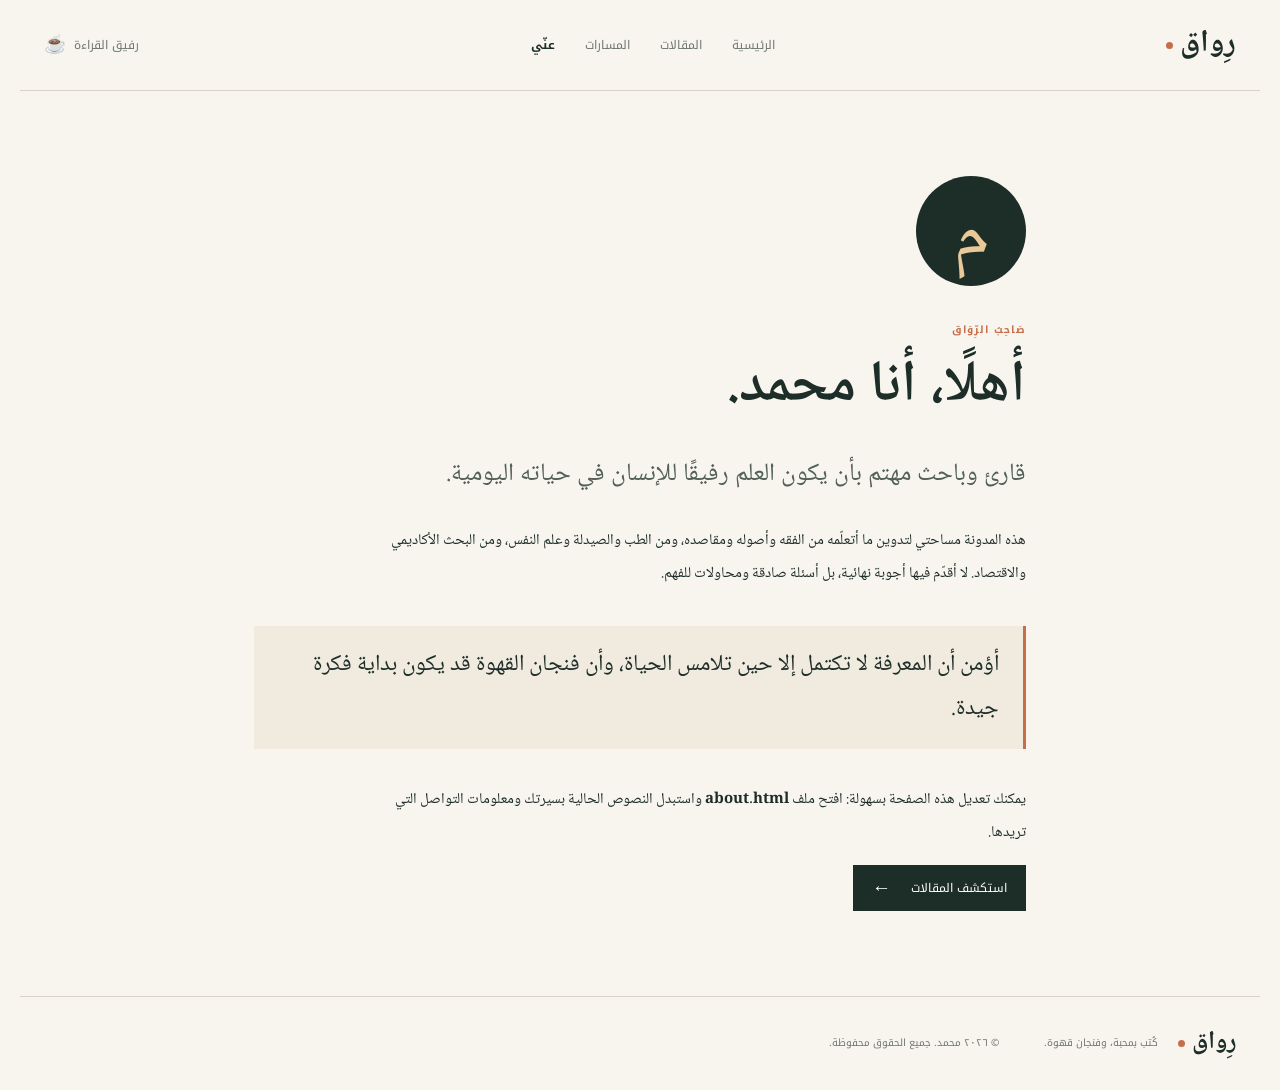
==== about.html @ 52f722da "Add files via upload" ====
<!doctype html>
<html lang="ar" dir="rtl"><head><meta charset="UTF-8"><meta name="viewport" content="width=device-width,initial-scale=1"><title>عنّي | رِواق</title><link rel="preconnect" href="https://fonts.googleapis.com"><link rel="preconnect" href="https://fonts.gstatic.com" crossorigin><link href="https://fonts.googleapis.com/css2?family=Noto+Kufi+Arabic:wght@400;500;600;700&family=Noto+Naskh+Arabic:wght@500;600;700&display=swap" rel="stylesheet"><link rel="stylesheet" href="styles.css"><style>.profile{max-width:820px;margin:auto;padding:85px 24px}.profile-mark{width:110px;height:110px;border-radius:50%;background:var(--ink);color:#e8c997;display:grid;place-items:center;font:75px 'Noto Naskh Arabic';margin-bottom:35px}.profile h1{font:600 58px/1.3 'Noto Naskh Arabic';margin:0 0 24px}.profile .lead{font:25px/2 'Noto Naskh Arabic';color:#526056}.profile p:not(.eyebrow):not(.lead){font:15px/2.2 'Noto Naskh Arabic';max-width:650px}.profile blockquote{margin:35px 0;padding:18px 24px;border-right:3px solid var(--clay);background:#f0eadf;font:23px/1.9 'Noto Naskh Arabic'}@media(max-width:760px){.profile{padding-top:54px}.profile h1{font-size:44px}}</style></head>
<body><header class="site-header"><a class="brand" href="index.html"><span>رِواق</span><i></i></a><nav class="nav"><a href="index.html">الرئيسية</a><a href="posts.html">المقالات</a><a href="index.html#المسارات">المسارات</a><a class="active" href="about.html">عنّي</a></nav><a class="coffee-link" href="index.html#قهوة"><span>رفيق القراءة</span><b>☕</b></a></header><main class="profile"><div class="profile-mark">م</div><p class="eyebrow">صَاحِبُ الرِّوَاق</p><h1>أهلًا، أنا محمد.</h1><p class="lead">قارئ وباحث مهتم بأن يكون العلم رفيقًا للإنسان في حياته اليومية.</p><p>هذه المدونة مساحتي لتدوين ما أتعلّمه من الفقه وأصوله ومقاصده، ومن الطب والصيدلة وعلم النفس، ومن البحث الأكاديمي والاقتصاد. لا أقدّم فيها أجوبة نهائية، بل أسئلة صادقة ومحاولات للفهم.</p><blockquote>أؤمن أن المعرفة لا تكتمل إلا حين تلامس الحياة، وأن فنجان القهوة قد يكون بداية فكرة جيدة.</blockquote><p>يمكنك تعديل هذه الصفحة بسهولة: افتح ملف <b>about.html</b> واستبدل النصوص الحالية بسيرتك ومعلومات التواصل التي تريدها.</p><a class="button primary" href="posts.html">استكشف المقالات <span>←</span></a></main><footer><a class="brand" href="index.html"><span>رِواق</span><i></i></a><p>كُتب بمحبة، وفنجان قهوة.</p><small>© ٢٠٢٦ محمد. جميع الحقوق محفوظة.</small></footer></body></html>
---- styles.css ----
:root{--ink:#1d2d28;--muted:#6e7770;--paper:#f8f5ef;--cream:#eee8db;--clay:#c56f4a;--olive:#64705a;--line:#d9d3c6}*{box-sizing:border-box}html{scroll-behavior:smooth}body{margin:0;background:var(--paper);color:var(--ink);font-family:'Noto Kufi Arabic',sans-serif;line-height:1.85}.coffee-grain{position:fixed;inset:0;pointer-events:none;opacity:.14;z-index:2;background-image:url("data:image/svg+xml,%3Csvg viewBox='0 0 180 180' xmlns='http://www.w3.org/2000/svg'%3E%3Cfilter id='n'%3E%3CfeTurbulence type='fractalNoise' baseFrequency='.8' numOctaves='4' stitchTiles='stitch'/%3E%3C/filter%3E%3Crect width='100%25' height='100%25' filter='url(%23n)' opacity='.12'/%3E%3C/svg%3E")}.site-header{height:91px;max-width:1240px;padding:0 24px;margin:auto;display:flex;align-items:center;justify-content:space-between;border-bottom:1px solid var(--line);position:relative;z-index:3}.brand{color:var(--ink);font-family:'Noto Naskh Arabic',serif;font-size:31px;font-weight:700;text-decoration:none;display:flex;align-items:center;gap:7px}.brand i{height:7px;width:7px;border-radius:100%;background:var(--clay);display:block}.nav{display:flex;gap:30px}.nav a,.coffee-link{font-size:12px;color:var(--muted);text-decoration:none}.nav a.active,.nav a:hover{color:var(--ink);font-weight:700}.coffee-link{display:flex;align-items:center;gap:8px}.coffee-link b{font-size:18px}.menu-button{display:none}.hero{max-width:1240px;margin:auto;min-height:590px;padding:92px 24px 70px;position:relative;overflow:hidden}.eyebrow{font-size:10px;color:var(--clay);font-weight:700;letter-spacing:.11em;margin:0 0 10px}.hero h1,.section h2,.newsletter h2{font-family:'Noto Naskh Arabic',serif;font-size:clamp(46px,5.2vw,74px);line-height:1.25;margin:0;font-weight:600;letter-spacing:-.03em}.hero h1 em,.about h2 em{font-style:normal;color:var(--clay)}.hero-copy{max-width:470px;font-size:15px;color:var(--muted);margin:23px 0}.hero-actions{display:flex;align-items:center;gap:28px}.button{border:0;text-decoration:none;display:inline-flex;align-items:center;gap:20px;padding:12px 19px;font-family:inherit;font-size:12px;cursor:pointer}.button.primary{color:#fff;background:var(--ink)}.button span,.read-link span,.text-link span{font-size:19px;line-height:1}.text-link,.read-link{font-size:11px;text-decoration:none;color:var(--ink);display:inline-flex;align-items:center;gap:9px;font-weight:700}.hero-meta{position:absolute;bottom:33px;display:flex;gap:10px;align-items:center;font-size:10px;color:var(--muted)}.hero-meta i{width:3px;height:3px;border-radius:50%;background:var(--clay)}.hero-art{position:absolute;width:470px;height:470px;left:5%;bottom:-61px}.sun{width:255px;height:255px;border-radius:50%;background:#e6a85e;position:absolute;top:42px;left:105px}.arch{position:absolute;bottom:0;border:1px solid #8f9788;border-bottom:0;border-radius:230px 230px 0 0}.arch-1{height:386px;width:308px;left:78px}.arch-2{height:291px;width:220px;left:122px}.arch-3{height:183px;width:130px;left:167px}.book{width:100px;height:20px;position:absolute;bottom:83px;left:186px;background:#e7dfce;border:1px solid #7f897a;transform:skewY(-7deg);box-shadow:0 9px 0 #c87550}.cup{position:absolute;bottom:95px;left:216px;font-size:40px;transform:rotate(-5deg)}.hero-art small{position:absolute;bottom:26px;left:197px;font-family:'Noto Naskh Arabic';font-size:20px}.section{max-width:1240px;margin:auto;padding:93px 24px}.featured{background:linear-gradient(to bottom,var(--paper) 0, var(--paper) 30%,#eee8dc 30%,#eee8dc 100%);max-width:none;padding-right:max(24px,calc((100vw - 1192px)/2));padding-left:max(24px,calc((100vw - 1192px)/2))}.section-heading{display:flex;justify-content:space-between;align-items:end;margin-bottom:31px}.section h2{font-size:38px}.articles-grid{display:grid;grid-template-columns:1.25fr 1fr 1fr;gap:19px}.article-card{background:var(--paper);border:1px solid #ded8cd}.card-visual{height:154px;position:relative;overflow:hidden;display:flex;align-items:center;justify-content:center}.card-visual span{font-family:'Noto Naskh Arabic';font-size:74px;position:relative;z-index:1}.jurisprudence{background:#afbfac}.jurisprudence span{font-size:90px;color:#e8e0cf}.lines{position:absolute;inset:28px 48px;border-top:1px solid #eef0e7;border-bottom:1px solid #eef0e7;transform:rotate(-8deg)}.medicine{background:#d79673;color:#f7e8d5}.medicine:before{content:'';width:105px;height:105px;border:1px solid #f4d7bc;border-radius:50%;position:absolute}.psychology{background:#d0b17d;color:#284139}.orbit{position:absolute;width:144px;height:55px;border:1px solid #f7e7c7;border-radius:50%;transform:rotate(-35deg)}.card-body{padding:18px 19px 21px}.category{display:flex;justify-content:space-between;font-size:9px;color:var(--muted)}.category span{color:var(--clay);font-weight:700}.card-body h3{font-family:'Noto Naskh Arabic',serif;font-size:23px;line-height:1.45;margin:10px 0 6px}.card-body h3 a{color:inherit;text-decoration:none}.card-body p{font-size:11px;color:var(--muted);line-height:2;margin:0 0 13px}.paths{padding-bottom:60px}.path-list{border-top:1px solid var(--line)}.path-list a{border-bottom:1px solid var(--line);display:grid;grid-template-columns:70px 1fr 30px;align-items:center;padding:18px 0;text-decoration:none;color:var(--ink);transition:padding .2s}.path-list a:hover{padding-inline:10px;background:#f1ece2}.path-list b{font:11px 'DM Mono';color:var(--clay)}.path-list span{font-family:'Noto Naskh Arabic';font-size:25px}.path-list i{font-style:normal;font-size:20px}.about{background:var(--ink);max-width:none;color:#f7f2e9;padding-right:max(24px,calc((100vw - 940px)/2));padding-left:max(24px,calc((100vw - 940px)/2));display:grid;grid-template-columns:160px 1fr;gap:86px}.about-mark{width:135px;height:135px;border:1px solid #b1ae96;border-radius:50%;display:flex;align-items:center;justify-content:center;font:90px 'Noto Naskh Arabic';color:#d9a473}.about h2{font-size:43px}.about .eyebrow{color:#d9a473}.about p:not(.eyebrow){color:#c5c7ba;font-size:13px;max-width:530px}.button.outline{border:1px solid #8b9284;background:transparent;color:#fff;margin-top:10px}.newsletter{max-width:940px;padding:91px 24px;margin:auto;display:grid;grid-template-columns:1fr 1fr;gap:75px}.newsletter h2{font-size:39px}.newsletter p:not(.eyebrow){font-size:12px;color:var(--muted);max-width:380px}.subscribe-form{padding-top:26px;position:relative}.subscribe-form input{width:100%;border:0;border-bottom:1px solid #979d92;background:transparent;padding:12px 0;font-family:inherit;font-size:12px;outline:none}.subscribe-form .button{margin-top:18px}.form-message{font-size:10px;color:var(--olive);min-height:19px}footer{border-top:1px solid var(--line);max-width:1240px;padding:23px 24px;margin:auto;display:flex;align-items:center;gap:20px}footer .brand{font-size:25px}footer p,footer small{font-size:10px;color:var(--muted);margin:0}footer div{margin-right:auto;display:flex;gap:14px}footer div a{font:12px 'DM Mono';color:var(--ink);text-decoration:none}footer small{margin-right:25px}.sr-only{position:absolute;width:1px;height:1px;overflow:hidden;clip:rect(0,0,0,0)}
@media(max-width:760px){.site-header{height:72px}.nav,.coffee-link{display:none}.menu-button{display:flex;background:none;border:0;flex-direction:column;gap:5px}.menu-button span{width:23px;height:1px;background:var(--ink)}.nav.open{position:absolute;top:71px;right:0;left:0;background:var(--paper);padding:22px 24px;display:flex;flex-direction:column;gap:15px;border-bottom:1px solid var(--line)}.hero{padding-top:61px;min-height:650px}.hero-art{transform:scale(.69);transform-origin:bottom left;left:-43px;bottom:-53px}.hero-meta{bottom:14px;white-space:nowrap;font-size:8px}.hero h1{font-size:49px}.articles-grid,.newsletter{grid-template-columns:1fr}.featured{background:#eee8dc}.section{padding-top:63px;padding-bottom:63px}.section-heading h2{font-size:32px}.section-heading .text-link{font-size:9px}.about{grid-template-columns:1fr;gap:27px}.about-mark{width:74px;height:74px;font-size:52px}.about h2{font-size:34px}.newsletter{gap:4px;padding-top:65px;padding-bottom:65px}.newsletter h2{font-size:34px}footer{flex-wrap:wrap}footer small{width:100%;margin:0}footer div{margin-right:auto}.path-list span{font-size:20px}}
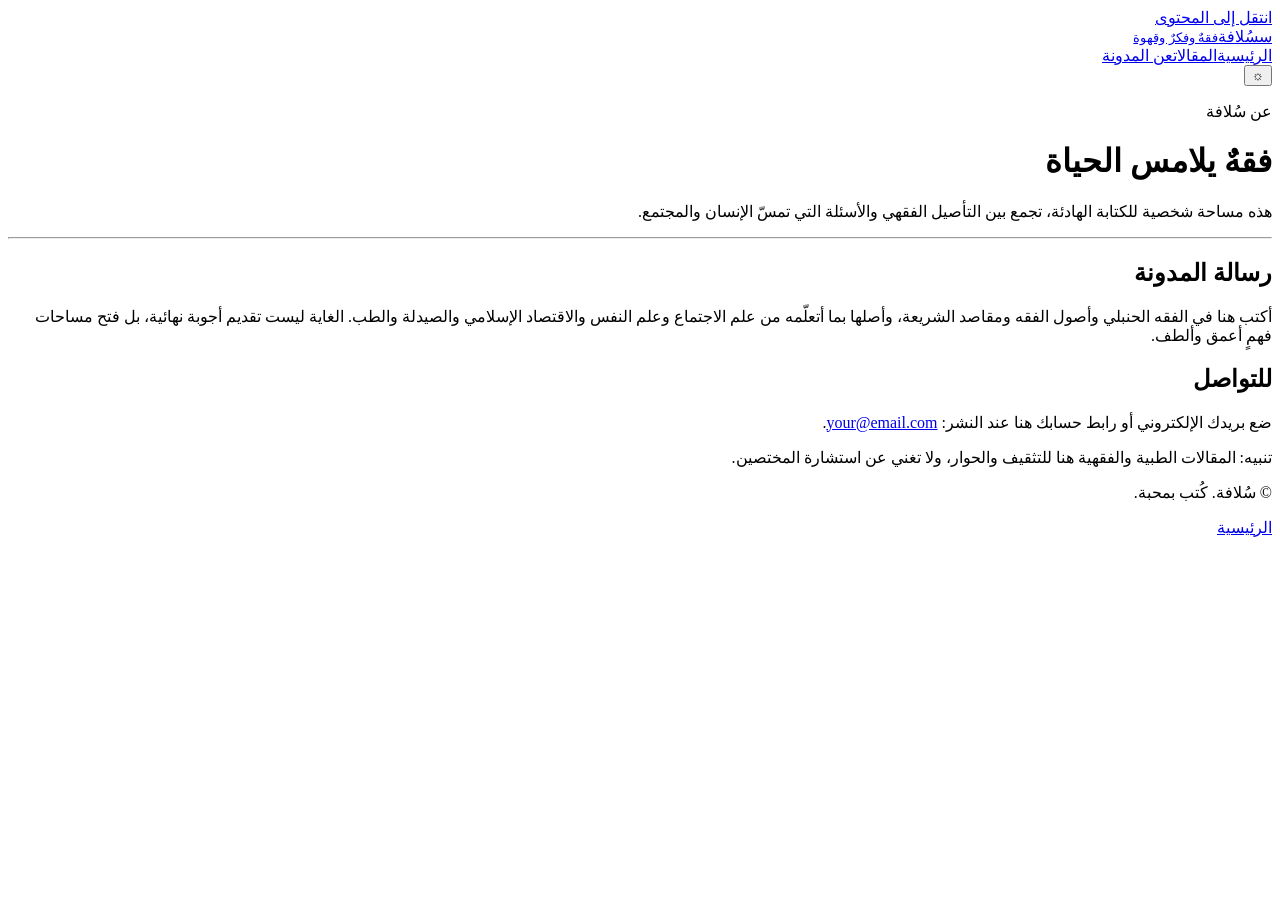
==== commit f8eecfaa: "Add files via upload" ====
--- a/about.html
+++ b/about.html
@@ -1,3 +1,5 @@
 <!doctype html>
-<html lang="ar" dir="rtl"><head><meta charset="UTF-8"><meta name="viewport" content="width=device-width,initial-scale=1"><title>عنّي | رِواق</title><link rel="preconnect" href="https://fonts.googleapis.com"><link rel="preconnect" href="https://fonts.gstatic.com" crossorigin><link href="https://fonts.googleapis.com/css2?family=Noto+Kufi+Arabic:wght@400;500;600;700&family=Noto+Naskh+Arabic:wght@500;600;700&display=swap" rel="stylesheet"><link rel="stylesheet" href="styles.css"><style>.profile{max-width:820px;margin:auto;padding:85px 24px}.profile-mark{width:110px;height:110px;border-radius:50%;background:var(--ink);color:#e8c997;display:grid;place-items:center;font:75px 'Noto Naskh Arabic';margin-bottom:35px}.profile h1{font:600 58px/1.3 'Noto Naskh Arabic';margin:0 0 24px}.profile .lead{font:25px/2 'Noto Naskh Arabic';color:#526056}.profile p:not(.eyebrow):not(.lead){font:15px/2.2 'Noto Naskh Arabic';max-width:650px}.profile blockquote{margin:35px 0;padding:18px 24px;border-right:3px solid var(--clay);background:#f0eadf;font:23px/1.9 'Noto Naskh Arabic'}@media(max-width:760px){.profile{padding-top:54px}.profile h1{font-size:44px}}</style></head>
-<body><header class="site-header"><a class="brand" href="index.html"><span>رِواق</span><i></i></a><nav class="nav"><a href="index.html">الرئيسية</a><a href="posts.html">المقالات</a><a href="index.html#المسارات">المسارات</a><a class="active" href="about.html">عنّي</a></nav><a class="coffee-link" href="index.html#قهوة"><span>رفيق القراءة</span><b>☕</b></a></header><main class="profile"><div class="profile-mark">م</div><p class="eyebrow">صَاحِبُ الرِّوَاق</p><h1>أهلًا، أنا محمد.</h1><p class="lead">قارئ وباحث مهتم بأن يكون العلم رفيقًا للإنسان في حياته اليومية.</p><p>هذه المدونة مساحتي لتدوين ما أتعلّمه من الفقه وأصوله ومقاصده، ومن الطب والصيدلة وعلم النفس، ومن البحث الأكاديمي والاقتصاد. لا أقدّم فيها أجوبة نهائية، بل أسئلة صادقة ومحاولات للفهم.</p><blockquote>أؤمن أن المعرفة لا تكتمل إلا حين تلامس الحياة، وأن فنجان القهوة قد يكون بداية فكرة جيدة.</blockquote><p>يمكنك تعديل هذه الصفحة بسهولة: افتح ملف <b>about.html</b> واستبدل النصوص الحالية بسيرتك ومعلومات التواصل التي تريدها.</p><a class="button primary" href="posts.html">استكشف المقالات <span>←</span></a></main><footer><a class="brand" href="index.html"><span>رِواق</span><i></i></a><p>كُتب بمحبة، وفنجان قهوة.</p><small>© ٢٠٢٦ محمد. جميع الحقوق محفوظة.</small></footer></body></html>
+<html lang="ar" dir="rtl"><head><meta charset="utf-8"><meta name="viewport" content="width=device-width, initial-scale=1"><meta name="description" content="عن مدونة سُلافة."><title>عن المدونة | سُلافة</title><link rel="preconnect" href="https://fonts.googleapis.com"><link rel="preconnect" href="https://fonts.gstatic.com" crossorigin><link href="https://fonts.googleapis.com/css2?family=Amiri:wght@400;700&family=Cairo:wght@400;500;600;700&display=swap" rel="stylesheet"><link rel="stylesheet" href="assets/css/style.css"></head>
+<body><a class="skip-link" href="#content">انتقل إلى المحتوى</a><header class="site-header"><div class="container nav-wrap"><a class="brand" href="index.html"><span class="brand-mark">س</span><span>سُلافة<small>فقهٌ وفكرٌ وقهوة</small></span></a><nav aria-label="التنقل الرئيسي"><a href="index.html">الرئيسية</a><a href="articles.html">المقالات</a><a class="active" href="about.html">عن المدونة</a></nav><button class="theme-toggle" type="button" aria-label="تبديل الوضع الداكن" title="تبديل الإضاءة"><span aria-hidden="true">☼</span></button></div></header>
+<main id="content" class="container page-content prose"><p class="eyebrow">عن سُلافة</p><h1 class="page-title">فقهٌ يلامس الحياة</h1><p class="page-lead">هذه مساحة شخصية للكتابة الهادئة، تجمع بين التأصيل الفقهي والأسئلة التي تمسّ الإنسان والمجتمع.</p><hr><h2>رسالة المدونة</h2><p>أكتب هنا في الفقه الحنبلي وأصول الفقه ومقاصد الشريعة، وأصلها بما أتعلّمه من علم الاجتماع وعلم النفس والاقتصاد الإسلامي والصيدلة والطب. الغاية ليست تقديم أجوبة نهائية، بل فتح مساحات فهمٍ أعمق وألطف.</p><h2>للتواصل</h2><p>ضع بريدك الإلكتروني أو رابط حسابك هنا عند النشر: <a href="mailto:your@email.com">your@email.com</a>.</p><p class="note">تنبيه: المقالات الطبية والفقهية هنا للتثقيف والحوار، ولا تغني عن استشارة المختصين.</p></main>
+<footer class="site-footer"><div class="container"><p>© <span id="year"></span> سُلافة. كُتب بمحبة.</p><a href="index.html">الرئيسية</a></div></footer><script src="assets/js/main.js"></script></body></html>
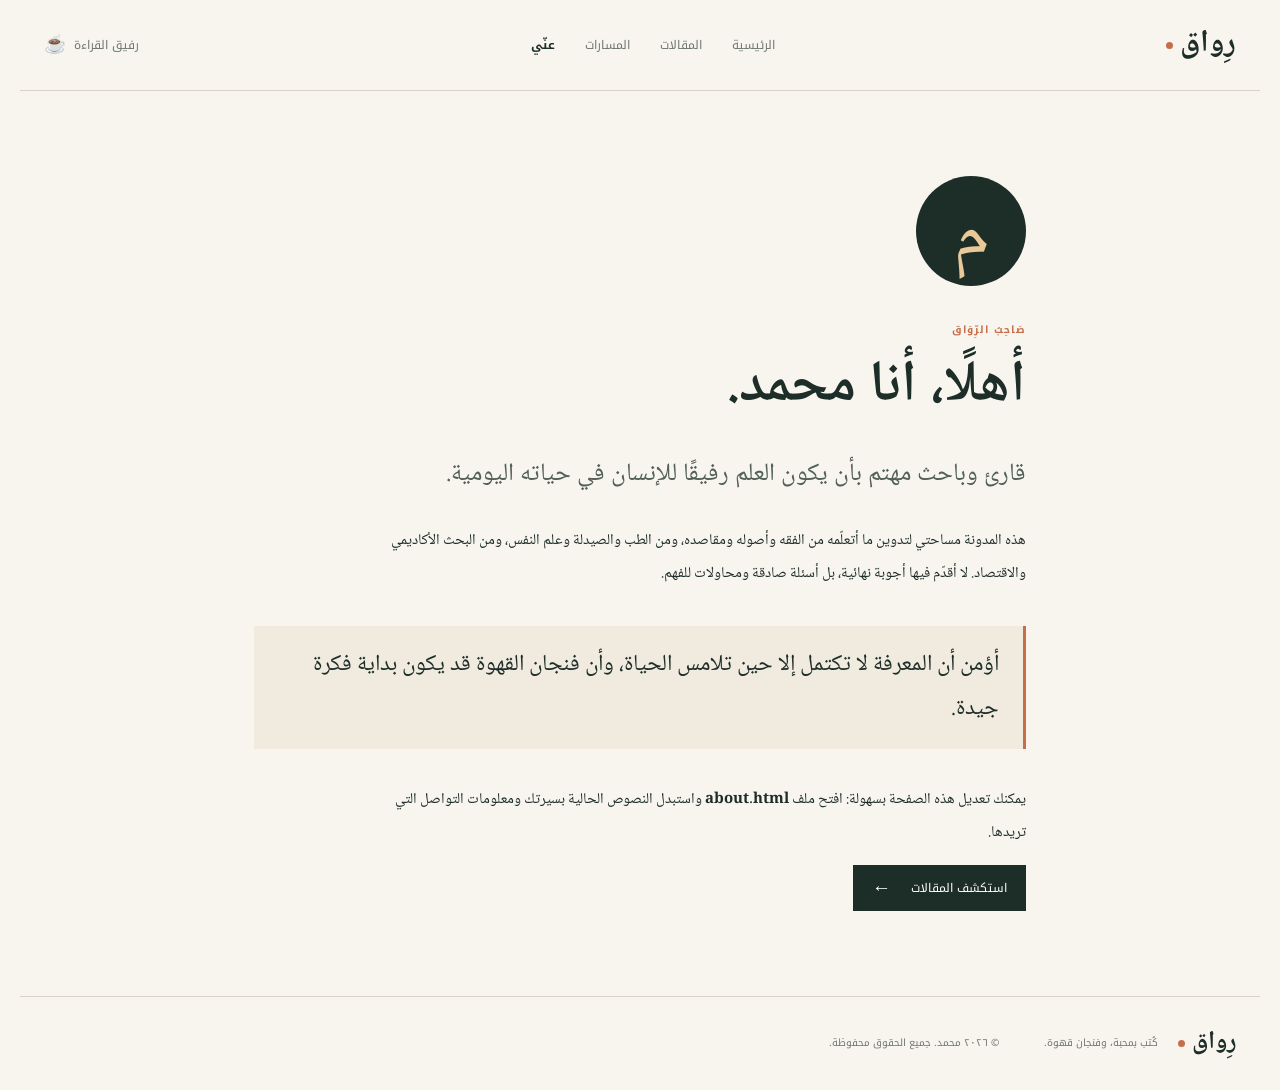
==== commit 8089cae3: "Add files via upload" ====
--- a/about.html
+++ b/about.html
@@ -1,5 +1,3 @@
 <!doctype html>
-<html lang="ar" dir="rtl"><head><meta charset="utf-8"><meta name="viewport" content="width=device-width, initial-scale=1"><meta name="description" content="عن مدونة سُلافة."><title>عن المدونة | سُلافة</title><link rel="preconnect" href="https://fonts.googleapis.com"><link rel="preconnect" href="https://fonts.gstatic.com" crossorigin><link href="https://fonts.googleapis.com/css2?family=Amiri:wght@400;700&family=Cairo:wght@400;500;600;700&display=swap" rel="stylesheet"><link rel="stylesheet" href="assets/css/style.css"></head>
-<body><a class="skip-link" href="#content">انتقل إلى المحتوى</a><header class="site-header"><div class="container nav-wrap"><a class="brand" href="index.html"><span class="brand-mark">س</span><span>سُلافة<small>فقهٌ وفكرٌ وقهوة</small></span></a><nav aria-label="التنقل الرئيسي"><a href="index.html">الرئيسية</a><a href="articles.html">المقالات</a><a class="active" href="about.html">عن المدونة</a></nav><button class="theme-toggle" type="button" aria-label="تبديل الوضع الداكن" title="تبديل الإضاءة"><span aria-hidden="true">☼</span></button></div></header>
-<main id="content" class="container page-content prose"><p class="eyebrow">عن سُلافة</p><h1 class="page-title">فقهٌ يلامس الحياة</h1><p class="page-lead">هذه مساحة شخصية للكتابة الهادئة، تجمع بين التأصيل الفقهي والأسئلة التي تمسّ الإنسان والمجتمع.</p><hr><h2>رسالة المدونة</h2><p>أكتب هنا في الفقه الحنبلي وأصول الفقه ومقاصد الشريعة، وأصلها بما أتعلّمه من علم الاجتماع وعلم النفس والاقتصاد الإسلامي والصيدلة والطب. الغاية ليست تقديم أجوبة نهائية، بل فتح مساحات فهمٍ أعمق وألطف.</p><h2>للتواصل</h2><p>ضع بريدك الإلكتروني أو رابط حسابك هنا عند النشر: <a href="mailto:your@email.com">your@email.com</a>.</p><p class="note">تنبيه: المقالات الطبية والفقهية هنا للتثقيف والحوار، ولا تغني عن استشارة المختصين.</p></main>
-<footer class="site-footer"><div class="container"><p>© <span id="year"></span> سُلافة. كُتب بمحبة.</p><a href="index.html">الرئيسية</a></div></footer><script src="assets/js/main.js"></script></body></html>
+<html lang="ar" dir="rtl"><head><meta charset="UTF-8"><meta name="viewport" content="width=device-width,initial-scale=1"><title>عنّي | رِواق</title><link rel="preconnect" href="https://fonts.googleapis.com"><link rel="preconnect" href="https://fonts.gstatic.com" crossorigin><link href="https://fonts.googleapis.com/css2?family=Noto+Kufi+Arabic:wght@400;500;600;700&family=Noto+Naskh+Arabic:wght@500;600;700&display=swap" rel="stylesheet"><link rel="stylesheet" href="styles.css"><style>.profile{max-width:820px;margin:auto;padding:85px 24px}.profile-mark{width:110px;height:110px;border-radius:50%;background:var(--ink);color:#e8c997;display:grid;place-items:center;font:75px 'Noto Naskh Arabic';margin-bottom:35px}.profile h1{font:600 58px/1.3 'Noto Naskh Arabic';margin:0 0 24px}.profile .lead{font:25px/2 'Noto Naskh Arabic';color:#526056}.profile p:not(.eyebrow):not(.lead){font:15px/2.2 'Noto Naskh Arabic';max-width:650px}.profile blockquote{margin:35px 0;padding:18px 24px;border-right:3px solid var(--clay);background:#f0eadf;font:23px/1.9 'Noto Naskh Arabic'}@media(max-width:760px){.profile{padding-top:54px}.profile h1{font-size:44px}}</style></head>
+<body><header class="site-header"><a class="brand" href="index.html"><span>رِواق</span><i></i></a><nav class="nav"><a href="index.html">الرئيسية</a><a href="posts.html">المقالات</a><a href="index.html#المسارات">المسارات</a><a class="active" href="about.html">عنّي</a></nav><a class="coffee-link" href="index.html#قهوة"><span>رفيق القراءة</span><b>☕</b></a></header><main class="profile"><div class="profile-mark">م</div><p class="eyebrow">صَاحِبُ الرِّوَاق</p><h1>أهلًا، أنا محمد.</h1><p class="lead">قارئ وباحث مهتم بأن يكون العلم رفيقًا للإنسان في حياته اليومية.</p><p>هذه المدونة مساحتي لتدوين ما أتعلّمه من الفقه وأصوله ومقاصده، ومن الطب والصيدلة وعلم النفس، ومن البحث الأكاديمي والاقتصاد. لا أقدّم فيها أجوبة نهائية، بل أسئلة صادقة ومحاولات للفهم.</p><blockquote>أؤمن أن المعرفة لا تكتمل إلا حين تلامس الحياة، وأن فنجان القهوة قد يكون بداية فكرة جيدة.</blockquote><p>يمكنك تعديل هذه الصفحة بسهولة: افتح ملف <b>about.html</b> واستبدل النصوص الحالية بسيرتك ومعلومات التواصل التي تريدها.</p><a class="button primary" href="posts.html">استكشف المقالات <span>←</span></a></main><footer><a class="brand" href="index.html"><span>رِواق</span><i></i></a><p>كُتب بمحبة، وفنجان قهوة.</p><small>© ٢٠٢٦ محمد. جميع الحقوق محفوظة.</small></footer></body></html>
--- a/styles.css
+++ b/styles.css
@@ -0,0 +1,2 @@
+:root{--ink:#1d2d28;--muted:#6e7770;--paper:#f8f5ef;--cream:#eee8db;--clay:#c56f4a;--olive:#64705a;--line:#d9d3c6}*{box-sizing:border-box}html{scroll-behavior:smooth}body{margin:0;background:var(--paper);color:var(--ink);font-family:'Noto Kufi Arabic',sans-serif;line-height:1.85}.coffee-grain{position:fixed;inset:0;pointer-events:none;opacity:.14;z-index:2;background-image:url("data:image/svg+xml,%3Csvg viewBox='0 0 180 180' xmlns='http://www.w3.org/2000/svg'%3E%3Cfilter id='n'%3E%3CfeTurbulence type='fractalNoise' baseFrequency='.8' numOctaves='4' stitchTiles='stitch'/%3E%3C/filter%3E%3Crect width='100%25' height='100%25' filter='url(%23n)' opacity='.12'/%3E%3C/svg%3E")}.site-header{height:91px;max-width:1240px;padding:0 24px;margin:auto;display:flex;align-items:center;justify-content:space-between;border-bottom:1px solid var(--line);position:relative;z-index:3}.brand{color:var(--ink);font-family:'Noto Naskh Arabic',serif;font-size:31px;font-weight:700;text-decoration:none;display:flex;align-items:center;gap:7px}.brand i{height:7px;width:7px;border-radius:100%;background:var(--clay);display:block}.nav{display:flex;gap:30px}.nav a,.coffee-link{font-size:12px;color:var(--muted);text-decoration:none}.nav a.active,.nav a:hover{color:var(--ink);font-weight:700}.coffee-link{display:flex;align-items:center;gap:8px}.coffee-link b{font-size:18px}.menu-button{display:none}.hero{max-width:1240px;margin:auto;min-height:590px;padding:92px 24px 70px;position:relative;overflow:hidden}.eyebrow{font-size:10px;color:var(--clay);font-weight:700;letter-spacing:.11em;margin:0 0 10px}.hero h1,.section h2,.newsletter h2{font-family:'Noto Naskh Arabic',serif;font-size:clamp(46px,5.2vw,74px);line-height:1.25;margin:0;font-weight:600;letter-spacing:-.03em}.hero h1 em,.about h2 em{font-style:normal;color:var(--clay)}.hero-copy{max-width:470px;font-size:15px;color:var(--muted);margin:23px 0}.hero-actions{display:flex;align-items:center;gap:28px}.button{border:0;text-decoration:none;display:inline-flex;align-items:center;gap:20px;padding:12px 19px;font-family:inherit;font-size:12px;cursor:pointer}.button.primary{color:#fff;background:var(--ink)}.button span,.read-link span,.text-link span{font-size:19px;line-height:1}.text-link,.read-link{font-size:11px;text-decoration:none;color:var(--ink);display:inline-flex;align-items:center;gap:9px;font-weight:700}.hero-meta{position:absolute;bottom:33px;display:flex;gap:10px;align-items:center;font-size:10px;color:var(--muted)}.hero-meta i{width:3px;height:3px;border-radius:50%;background:var(--clay)}.hero-art{position:absolute;width:470px;height:470px;left:5%;bottom:-61px}.sun{width:255px;height:255px;border-radius:50%;background:#e6a85e;position:absolute;top:42px;left:105px}.arch{position:absolute;bottom:0;border:1px solid #8f9788;border-bottom:0;border-radius:230px 230px 0 0}.arch-1{height:386px;width:308px;left:78px}.arch-2{height:291px;width:220px;left:122px}.arch-3{height:183px;width:130px;left:167px}.book{width:100px;height:20px;position:absolute;bottom:83px;left:186px;background:#e7dfce;border:1px solid #7f897a;transform:skewY(-7deg);box-shadow:0 9px 0 #c87550}.cup{position:absolute;bottom:95px;left:216px;font-size:40px;transform:rotate(-5deg)}.hero-art small{position:absolute;bottom:26px;left:197px;font-family:'Noto Naskh Arabic';font-size:20px}.section{max-width:1240px;margin:auto;padding:93px 24px}.featured{background:linear-gradient(to bottom,var(--paper) 0, var(--paper) 30%,#eee8dc 30%,#eee8dc 100%);max-width:none;padding-right:max(24px,calc((100vw - 1192px)/2));padding-left:max(24px,calc((100vw - 1192px)/2))}.section-heading{display:flex;justify-content:space-between;align-items:end;margin-bottom:31px}.section h2{font-size:38px}.articles-grid{display:grid;grid-template-columns:1.25fr 1fr 1fr;gap:19px}.article-card{background:var(--paper);border:1px solid #ded8cd}.card-visual{height:154px;position:relative;overflow:hidden;display:flex;align-items:center;justify-content:center}.card-visual span{font-family:'Noto Naskh Arabic';font-size:74px;position:relative;z-index:1}.jurisprudence{background:#afbfac}.jurisprudence span{font-size:90px;color:#e8e0cf}.lines{position:absolute;inset:28px 48px;border-top:1px solid #eef0e7;border-bottom:1px solid #eef0e7;transform:rotate(-8deg)}.medicine{background:#d79673;color:#f7e8d5}.medicine:before{content:'';width:105px;height:105px;border:1px solid #f4d7bc;border-radius:50%;position:absolute}.psychology{background:#d0b17d;color:#284139}.orbit{position:absolute;width:144px;height:55px;border:1px solid #f7e7c7;border-radius:50%;transform:rotate(-35deg)}.card-body{padding:18px 19px 21px}.category{display:flex;justify-content:space-between;font-size:9px;color:var(--muted)}.category span{color:var(--clay);font-weight:700}.card-body h3{font-family:'Noto Naskh Arabic',serif;font-size:23px;line-height:1.45;margin:10px 0 6px}.card-body h3 a{color:inherit;text-decoration:none}.card-body p{font-size:11px;color:var(--muted);line-height:2;margin:0 0 13px}.paths{padding-bottom:60px}.path-list{border-top:1px solid var(--line)}.path-list a{border-bottom:1px solid var(--line);display:grid;grid-template-columns:70px 1fr 30px;align-items:center;padding:18px 0;text-decoration:none;color:var(--ink);transition:padding .2s}.path-list a:hover{padding-inline:10px;background:#f1ece2}.path-list b{font:11px 'DM Mono';color:var(--clay)}.path-list span{font-family:'Noto Naskh Arabic';font-size:25px}.path-list i{font-style:normal;font-size:20px}.about{background:var(--ink);max-width:none;color:#f7f2e9;padding-right:max(24px,calc((100vw - 940px)/2));padding-left:max(24px,calc((100vw - 940px)/2));display:grid;grid-template-columns:160px 1fr;gap:86px}.about-mark{width:135px;height:135px;border:1px solid #b1ae96;border-radius:50%;display:flex;align-items:center;justify-content:center;font:90px 'Noto Naskh Arabic';color:#d9a473}.about h2{font-size:43px}.about .eyebrow{color:#d9a473}.about p:not(.eyebrow){color:#c5c7ba;font-size:13px;max-width:530px}.button.outline{border:1px solid #8b9284;background:transparent;color:#fff;margin-top:10px}.newsletter{max-width:940px;padding:91px 24px;margin:auto;display:grid;grid-template-columns:1fr 1fr;gap:75px}.newsletter h2{font-size:39px}.newsletter p:not(.eyebrow){font-size:12px;color:var(--muted);max-width:380px}.subscribe-form{padding-top:26px;position:relative}.subscribe-form input{width:100%;border:0;border-bottom:1px solid #979d92;background:transparent;padding:12px 0;font-family:inherit;font-size:12px;outline:none}.subscribe-form .button{margin-top:18px}.form-message{font-size:10px;color:var(--olive);min-height:19px}footer{border-top:1px solid var(--line);max-width:1240px;padding:23px 24px;margin:auto;display:flex;align-items:center;gap:20px}footer .brand{font-size:25px}footer p,footer small{font-size:10px;color:var(--muted);margin:0}footer div{margin-right:auto;display:flex;gap:14px}footer div a{font:12px 'DM Mono';color:var(--ink);text-decoration:none}footer small{margin-right:25px}.sr-only{position:absolute;width:1px;height:1px;overflow:hidden;clip:rect(0,0,0,0)}
+@media(max-width:760px){.site-header{height:72px}.nav,.coffee-link{display:none}.menu-button{display:flex;background:none;border:0;flex-direction:column;gap:5px}.menu-button span{width:23px;height:1px;background:var(--ink)}.nav.open{position:absolute;top:71px;right:0;left:0;background:var(--paper);padding:22px 24px;display:flex;flex-direction:column;gap:15px;border-bottom:1px solid var(--line)}.hero{padding-top:61px;min-height:650px}.hero-art{transform:scale(.69);transform-origin:bottom left;left:-43px;bottom:-53px}.hero-meta{bottom:14px;white-space:nowrap;font-size:8px}.hero h1{font-size:49px}.articles-grid,.newsletter{grid-template-columns:1fr}.featured{background:#eee8dc}.section{padding-top:63px;padding-bottom:63px}.section-heading h2{font-size:32px}.section-heading .text-link{font-size:9px}.about{grid-template-columns:1fr;gap:27px}.about-mark{width:74px;height:74px;font-size:52px}.about h2{font-size:34px}.newsletter{gap:4px;padding-top:65px;padding-bottom:65px}.newsletter h2{font-size:34px}footer{flex-wrap:wrap}footer small{width:100%;margin:0}footer div{margin-right:auto}.path-list span{font-size:20px}}
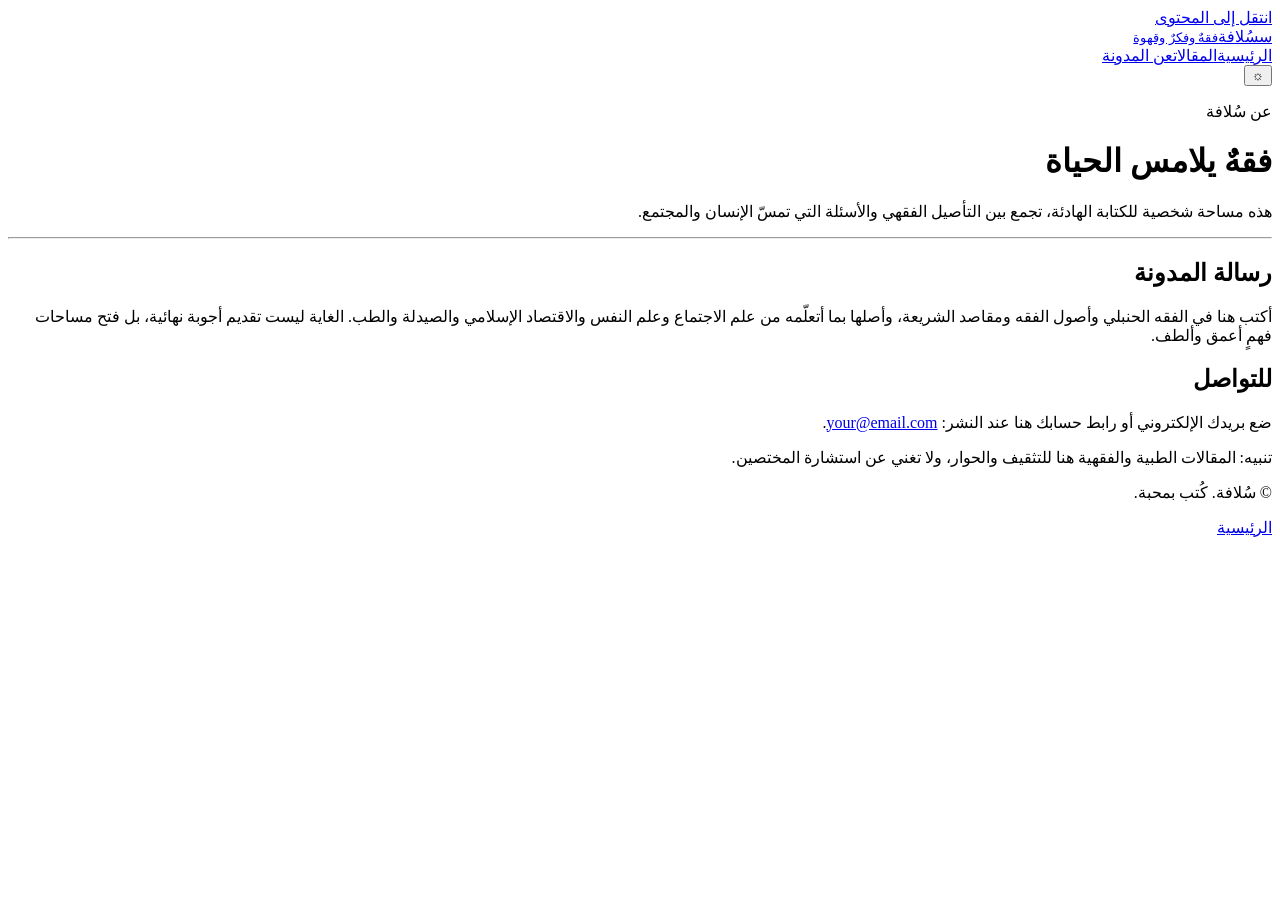
==== commit d515f637: "Add files via upload" ====
--- a/about.html
+++ b/about.html
@@ -1,3 +1,5 @@
 <!doctype html>
-<html lang="ar" dir="rtl"><head><meta charset="UTF-8"><meta name="viewport" content="width=device-width,initial-scale=1"><title>عنّي | رِواق</title><link rel="preconnect" href="https://fonts.googleapis.com"><link rel="preconnect" href="https://fonts.gstatic.com" crossorigin><link href="https://fonts.googleapis.com/css2?family=Noto+Kufi+Arabic:wght@400;500;600;700&family=Noto+Naskh+Arabic:wght@500;600;700&display=swap" rel="stylesheet"><link rel="stylesheet" href="styles.css"><style>.profile{max-width:820px;margin:auto;padding:85px 24px}.profile-mark{width:110px;height:110px;border-radius:50%;background:var(--ink);color:#e8c997;display:grid;place-items:center;font:75px 'Noto Naskh Arabic';margin-bottom:35px}.profile h1{font:600 58px/1.3 'Noto Naskh Arabic';margin:0 0 24px}.profile .lead{font:25px/2 'Noto Naskh Arabic';color:#526056}.profile p:not(.eyebrow):not(.lead){font:15px/2.2 'Noto Naskh Arabic';max-width:650px}.profile blockquote{margin:35px 0;padding:18px 24px;border-right:3px solid var(--clay);background:#f0eadf;font:23px/1.9 'Noto Naskh Arabic'}@media(max-width:760px){.profile{padding-top:54px}.profile h1{font-size:44px}}</style></head>
-<body><header class="site-header"><a class="brand" href="index.html"><span>رِواق</span><i></i></a><nav class="nav"><a href="index.html">الرئيسية</a><a href="posts.html">المقالات</a><a href="index.html#المسارات">المسارات</a><a class="active" href="about.html">عنّي</a></nav><a class="coffee-link" href="index.html#قهوة"><span>رفيق القراءة</span><b>☕</b></a></header><main class="profile"><div class="profile-mark">م</div><p class="eyebrow">صَاحِبُ الرِّوَاق</p><h1>أهلًا، أنا محمد.</h1><p class="lead">قارئ وباحث مهتم بأن يكون العلم رفيقًا للإنسان في حياته اليومية.</p><p>هذه المدونة مساحتي لتدوين ما أتعلّمه من الفقه وأصوله ومقاصده، ومن الطب والصيدلة وعلم النفس، ومن البحث الأكاديمي والاقتصاد. لا أقدّم فيها أجوبة نهائية، بل أسئلة صادقة ومحاولات للفهم.</p><blockquote>أؤمن أن المعرفة لا تكتمل إلا حين تلامس الحياة، وأن فنجان القهوة قد يكون بداية فكرة جيدة.</blockquote><p>يمكنك تعديل هذه الصفحة بسهولة: افتح ملف <b>about.html</b> واستبدل النصوص الحالية بسيرتك ومعلومات التواصل التي تريدها.</p><a class="button primary" href="posts.html">استكشف المقالات <span>←</span></a></main><footer><a class="brand" href="index.html"><span>رِواق</span><i></i></a><p>كُتب بمحبة، وفنجان قهوة.</p><small>© ٢٠٢٦ محمد. جميع الحقوق محفوظة.</small></footer></body></html>
+<html lang="ar" dir="rtl"><head><meta charset="utf-8"><meta name="viewport" content="width=device-width, initial-scale=1"><meta name="description" content="عن مدونة سُلافة."><title>عن المدونة | سُلافة</title><link rel="preconnect" href="https://fonts.googleapis.com"><link rel="preconnect" href="https://fonts.gstatic.com" crossorigin><link href="https://fonts.googleapis.com/css2?family=Amiri:wght@400;700&family=Cairo:wght@400;500;600;700&display=swap" rel="stylesheet"><link rel="stylesheet" href="assets/css/style.css"></head>
+<body><a class="skip-link" href="#content">انتقل إلى المحتوى</a><header class="site-header"><div class="container nav-wrap"><a class="brand" href="index.html"><span class="brand-mark">س</span><span>سُلافة<small>فقهٌ وفكرٌ وقهوة</small></span></a><nav aria-label="التنقل الرئيسي"><a href="index.html">الرئيسية</a><a href="articles.html">المقالات</a><a class="active" href="about.html">عن المدونة</a></nav><button class="theme-toggle" type="button" aria-label="تبديل الوضع الداكن" title="تبديل الإضاءة"><span aria-hidden="true">☼</span></button></div></header>
+<main id="content" class="container page-content prose"><p class="eyebrow">عن سُلافة</p><h1 class="page-title">فقهٌ يلامس الحياة</h1><p class="page-lead">هذه مساحة شخصية للكتابة الهادئة، تجمع بين التأصيل الفقهي والأسئلة التي تمسّ الإنسان والمجتمع.</p><hr><h2>رسالة المدونة</h2><p>أكتب هنا في الفقه الحنبلي وأصول الفقه ومقاصد الشريعة، وأصلها بما أتعلّمه من علم الاجتماع وعلم النفس والاقتصاد الإسلامي والصيدلة والطب. الغاية ليست تقديم أجوبة نهائية، بل فتح مساحات فهمٍ أعمق وألطف.</p><h2>للتواصل</h2><p>ضع بريدك الإلكتروني أو رابط حسابك هنا عند النشر: <a href="mailto:your@email.com">your@email.com</a>.</p><p class="note">تنبيه: المقالات الطبية والفقهية هنا للتثقيف والحوار، ولا تغني عن استشارة المختصين.</p></main>
+<footer class="site-footer"><div class="container"><p>© <span id="year"></span> سُلافة. كُتب بمحبة.</p><a href="index.html">الرئيسية</a></div></footer><script src="assets/js/main.js"></script></body></html>
